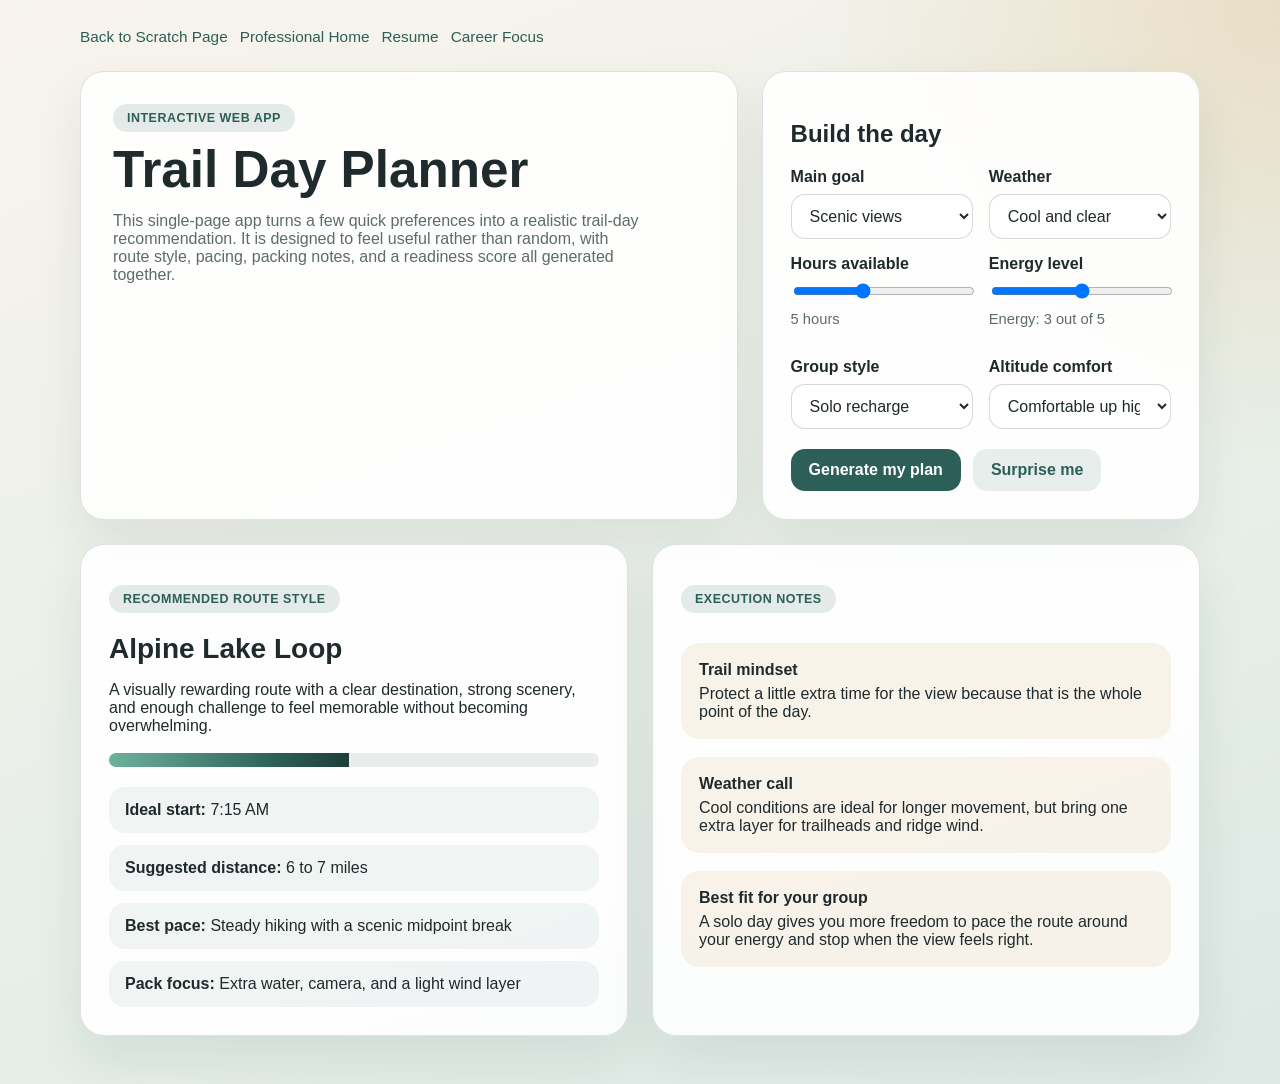
==== app.html @ dd478fa4 "Add interactive trail planner app" ====
<!DOCTYPE html>
<html lang="en">
<head>
  <meta charset="UTF-8">
  <meta name="viewport" content="width=device-width, initial-scale=1.0">
  <title>Trail Day Planner</title>
  <style>
    :root {
      --canvas: #f5f0e8;
      --panel: rgba(255, 255, 255, 0.9);
      --ink: #1f2a2c;
      --muted: #5d6b6c;
      --forest: #2c5f57;
      --gold: #d6a55b;
      --line: rgba(44, 95, 87, 0.16);
    }

    * {
      box-sizing: border-box;
    }

    body {
      margin: 0;
      font-family: "Trebuchet MS", "Segoe UI", sans-serif;
      color: var(--ink);
      background:
        radial-gradient(circle at top right, rgba(214, 165, 91, 0.25), transparent 28%),
        linear-gradient(160deg, #f8f4ed 0%, #e7efe8 60%, #dde8e5 100%);
      min-height: 100vh;
    }

    a {
      color: var(--forest);
    }

    .app-shell {
      width: min(1120px, calc(100% - 32px));
      margin: 0 auto;
      padding: 28px 0 48px;
    }

    .top-links {
      display: flex;
      flex-wrap: wrap;
      gap: 12px;
      margin-bottom: 24px;
      font-size: 0.96rem;
    }

    .top-links a {
      text-decoration: none;
      border-bottom: 1px solid transparent;
    }

    .top-links a:hover,
    .top-links a:focus {
      border-color: var(--forest);
    }

    .hero {
      display: grid;
      grid-template-columns: 1.2fr 0.8fr;
      gap: 24px;
      align-items: stretch;
    }

    .hero-card,
    .planner-card,
    .result-card {
      background: var(--panel);
      border: 1px solid var(--line);
      border-radius: 24px;
      box-shadow: 0 22px 50px rgba(31, 42, 44, 0.08);
    }

    .hero-card {
      padding: 32px;
    }

    .hero-card h1 {
      margin: 0 0 12px;
      font-size: clamp(2.1rem, 4vw, 3.3rem);
      line-height: 1.02;
    }

    .hero-card p {
      color: var(--muted);
      max-width: 60ch;
    }

    .hero-badge {
      display: inline-block;
      margin-bottom: 12px;
      padding: 7px 14px;
      border-radius: 999px;
      background: rgba(44, 95, 87, 0.12);
      color: var(--forest);
      font-weight: 700;
      letter-spacing: 0.04em;
      text-transform: uppercase;
      font-size: 0.78rem;
    }

    .planner-card {
      padding: 28px;
    }

    .planner-grid {
      display: grid;
      grid-template-columns: repeat(2, minmax(0, 1fr));
      gap: 16px;
      margin-top: 20px;
    }

    label {
      display: block;
      font-weight: 700;
      margin-bottom: 8px;
    }

    input,
    select,
    button {
      font: inherit;
    }

    input,
    select {
      width: 100%;
      padding: 12px 14px;
      border-radius: 14px;
      border: 1px solid rgba(31, 42, 44, 0.18);
      background: #fff;
      color: var(--ink);
    }

    input[type="range"] {
      padding: 0;
      border: none;
      background: transparent;
    }

    .range-note {
      color: var(--muted);
      font-size: 0.92rem;
      margin-top: 8px;
    }

    .button-row {
      display: flex;
      flex-wrap: wrap;
      gap: 12px;
      margin-top: 20px;
    }

    button {
      border: none;
      border-radius: 14px;
      padding: 12px 18px;
      cursor: pointer;
      transition: transform 0.2s ease, box-shadow 0.2s ease;
    }

    button:hover,
    button:focus {
      transform: translateY(-1px);
      box-shadow: 0 12px 20px rgba(31, 42, 44, 0.12);
    }

    .primary-button {
      background: var(--forest);
      color: #fff;
      font-weight: 700;
    }

    .secondary-button {
      background: rgba(44, 95, 87, 0.1);
      color: var(--forest);
      font-weight: 700;
    }

    .result-grid {
      display: grid;
      grid-template-columns: repeat(2, minmax(0, 1fr));
      gap: 24px;
      margin-top: 24px;
    }

    .result-card {
      padding: 28px;
    }

    .route-name {
      margin: 8px 0 14px;
      font-size: 1.75rem;
    }

    .detail-list {
      list-style: none;
      padding: 0;
      margin: 20px 0 0;
      display: grid;
      gap: 12px;
    }

    .detail-list li {
      padding: 14px 16px;
      border-radius: 16px;
      background: rgba(44, 95, 87, 0.06);
    }

    .effort-meter {
      margin-top: 18px;
      background: rgba(31, 42, 44, 0.08);
      border-radius: 999px;
      overflow: hidden;
      height: 14px;
    }

    .effort-fill {
      height: 100%;
      width: 0;
      background: linear-gradient(90deg, #6eb29c 0%, #2c5f57 70%, #1f3e39 100%);
      transition: width 0.45s ease;
    }

    .mini-card {
      padding: 18px;
      border-radius: 18px;
      background: rgba(214, 165, 91, 0.12);
      color: var(--ink);
      margin-top: 18px;
    }

    .mini-card strong {
      display: block;
      margin-bottom: 6px;
    }

    @media (max-width: 900px) {
      .hero,
      .result-grid {
        grid-template-columns: 1fr;
      }
    }

    @media (max-width: 680px) {
      .planner-grid {
        grid-template-columns: 1fr;
      }

      .hero-card,
      .planner-card,
      .result-card {
        padding: 22px;
      }
    }
  </style>
</head>
<body>
  <main class="app-shell">
    <nav class="top-links">
      <a href="scratch.html">Back to Scratch Page</a>
      <a href="index.html">Professional Home</a>
      <a href="resume.html">Resume</a>
      <a href="career.html">Career Focus</a>
    </nav>

    <section class="hero">
      <div class="hero-card">
        <span class="hero-badge">Interactive web app</span>
        <h1>Trail Day Planner</h1>
        <p>This single-page app turns a few quick preferences into a realistic trail-day recommendation. It is designed to feel useful rather than random, with route style, pacing, packing notes, and a readiness score all generated together.</p>
      </div>

      <form class="planner-card" id="plannerForm">
        <h2>Build the day</h2>
        <div class="planner-grid">
          <div>
            <label for="goal">Main goal</label>
            <select id="goal" name="goal">
              <option value="views">Scenic views</option>
              <option value="training">Workout challenge</option>
              <option value="reset">Calm reset</option>
              <option value="social">Social outing</option>
            </select>
          </div>
          <div>
            <label for="weather">Weather</label>
            <select id="weather" name="weather">
              <option value="cool">Cool and clear</option>
              <option value="mild">Mild and sunny</option>
              <option value="hot">Hot afternoon</option>
              <option value="stormy">Storm risk</option>
            </select>
          </div>
          <div>
            <label for="hours">Hours available</label>
            <input id="hours" name="hours" type="range" min="2" max="10" value="5">
            <p class="range-note"><span id="hoursValue">5</span> hours</p>
          </div>
          <div>
            <label for="energy">Energy level</label>
            <input id="energy" name="energy" type="range" min="1" max="5" value="3">
            <p class="range-note">Energy: <span id="energyValue">3</span> out of 5</p>
          </div>
          <div>
            <label for="company">Group style</label>
            <select id="company" name="company">
              <option value="solo">Solo recharge</option>
              <option value="pair">Two-person day</option>
              <option value="friends">Friends group</option>
              <option value="family">Family pace</option>
            </select>
          </div>
          <div>
            <label for="altitude">Altitude comfort</label>
            <select id="altitude" name="altitude">
              <option value="steady">Comfortable up high</option>
              <option value="moderate">Moderate comfort</option>
              <option value="cautious">Prefer lower elevation</option>
            </select>
          </div>
        </div>

        <div class="button-row">
          <button class="primary-button" type="submit">Generate my plan</button>
          <button class="secondary-button" type="button" id="surpriseBtn">Surprise me</button>
        </div>
      </form>
    </section>

    <section class="result-grid">
      <div class="result-card">
        <p class="hero-badge">Recommended route style</p>
        <h2 class="route-name" id="routeName">Alpine Lake Loop</h2>
        <p id="routeSummary">A balanced route with strong payoff, good photo moments, and enough effort to feel like a real day outside without turning the outing into a grind.</p>

        <div class="effort-meter" aria-label="Effort score">
          <div class="effort-fill" id="effortFill"></div>
        </div>

        <ul class="detail-list">
          <li><strong>Ideal start:</strong> <span id="startTime">7:15 AM</span></li>
          <li><strong>Suggested distance:</strong> <span id="distance">6 to 7 miles</span></li>
          <li><strong>Best pace:</strong> <span id="pace">Steady with one longer photo stop</span></li>
          <li><strong>Pack focus:</strong> <span id="pack">Water, light layer, and trail snacks</span></li>
        </ul>
      </div>

      <div class="result-card">
        <p class="hero-badge">Execution notes</p>
        <div class="mini-card">
          <strong>Trail mindset</strong>
          <span id="mindset">Give yourself enough margin to enjoy the scenery instead of rushing from checkpoint to checkpoint.</span>
        </div>
        <div class="mini-card">
          <strong>Weather call</strong>
          <span id="weatherNote">A mild forecast means you can keep the plan flexible and enjoy a slightly longer viewpoint stop.</span>
        </div>
        <div class="mini-card">
          <strong>Best fit for your group</strong>
          <span id="groupNote">This route style works well for a small group that wants conversation and a memorable payoff.</span>
        </div>
      </div>
    </section>
  </main>

  <script>
    const form = document.getElementById("plannerForm");
    const hoursInput = document.getElementById("hours");
    const energyInput = document.getElementById("energy");
    const hoursValue = document.getElementById("hoursValue");
    const energyValue = document.getElementById("energyValue");
    const surpriseBtn = document.getElementById("surpriseBtn");

    const output = {
      routeName: document.getElementById("routeName"),
      routeSummary: document.getElementById("routeSummary"),
      startTime: document.getElementById("startTime"),
      distance: document.getElementById("distance"),
      pace: document.getElementById("pace"),
      pack: document.getElementById("pack"),
      mindset: document.getElementById("mindset"),
      weatherNote: document.getElementById("weatherNote"),
      groupNote: document.getElementById("groupNote"),
      effortFill: document.getElementById("effortFill")
    };

    const routes = {
      views: {
        name: "Alpine Lake Loop",
        summary: "A visually rewarding route with a clear destination, strong scenery, and enough challenge to feel memorable without becoming overwhelming.",
        baseDistance: 6,
        pace: "Steady hiking with a scenic midpoint break",
        pack: "Extra water, camera, and a light wind layer",
        mindset: "Protect a little extra time for the view because that is the whole point of the day."
      },
      training: {
        name: "Ridgeline Push",
        summary: "A more athletic outing built around vertical gain, consistent movement, and a clean workout feel from the first mile to the last.",
        baseDistance: 8,
        pace: "Purposeful pace with short recovery stops",
        pack: "Electrolytes, trail food, and a dry shirt for the drive home",
        mindset: "Keep the first third conservative so you have enough energy to finish strong."
      },
      reset: {
        name: "Forest Recovery Walk",
        summary: "A lower-pressure route that favors shade, rhythm, and mental reset over maximum mileage or elevation.",
        baseDistance: 4,
        pace: "Easy conversational pace",
        pack: "Water, journal, and a comfortable outer layer",
        mindset: "Let the route be restorative instead of trying to turn it into a performance test."
      },
      social: {
        name: "Sunrise Switchback Social",
        summary: "A route designed for talking, shared breaks, and a payoff view that makes the group feel like the early start was worth it.",
        baseDistance: 5,
        pace: "Moderate pace with room for conversation",
        pack: "Shared snacks, sun protection, and extra water",
        mindset: "Choose connection over pace and keep the plan simple enough for everyone to enjoy it."
      }
    };

    function updateRangeLabels() {
      hoursValue.textContent = hoursInput.value;
      energyValue.textContent = energyInput.value;
    }

    function buildPlan(goal, weather, hours, energy, company, altitude) {
      const route = routes[goal];
      let distance = route.baseDistance + Math.max(0, hours - 5) * 0.8 + (energy - 3) * 0.5;
      let effort = 45 + (hours - 5) * 7 + (energy - 3) * 10;

      if (weather === "hot") {
        distance -= 0.6;
        effort += 4;
      }

      if (weather === "stormy") {
        distance -= 1.2;
        effort += 6;
      }

      if (company === "family" || company === "friends") {
        distance -= 0.4;
      }

      if (altitude === "cautious") {
        distance -= 0.8;
        effort -= 3;
      } else if (altitude === "steady") {
        effort += 4;
      }

      distance = Math.max(2.5, Math.min(10.5, distance));
      effort = Math.max(20, Math.min(95, effort));

      let startTime = "7:15 AM";
      if (weather === "hot") {
        startTime = "6:15 AM";
      } else if (weather === "stormy") {
        startTime = "6:45 AM";
      } else if (goal === "reset") {
        startTime = "8:00 AM";
      }

      let weatherNote = "A mild forecast means you can stay flexible and enjoy a longer break at your turnaround point.";
      if (weather === "cool") {
        weatherNote = "Cool conditions are ideal for longer movement, but bring one extra layer for trailheads and ridge wind.";
      } else if (weather === "hot") {
        weatherNote = "Heat changes the whole plan. Start earlier, lower the effort slightly, and protect hydration from the first mile.";
      } else if (weather === "stormy") {
        weatherNote = "Storm risk means it is smart to choose a route with easier exit options and a firm turnaround time.";
      }

      let groupNote = "This route style works well for a small group that wants conversation and a memorable payoff.";
      if (company === "solo") {
        groupNote = "A solo day gives you more freedom to pace the route around your energy and stop when the view feels right.";
      } else if (company === "pair") {
        groupNote = "With two people, this plan gives you enough motion to feel productive while still leaving room to talk.";
      } else if (company === "friends") {
        groupNote = "For a friends group, the route stays active without turning the day into a race.";
      } else if (company === "family") {
        groupNote = "For a family pace, the best choice is a route where the destination feels rewarding without demanding constant pushing.";
      }

      const low = Math.floor(distance);
      const high = Math.ceil(distance + 0.8);

      return {
        routeName: route.name,
        routeSummary: route.summary,
        startTime,
        distance: low === high ? low + " miles" : low + " to " + high + " miles",
        pace: route.pace,
        pack: route.pack,
        mindset: route.mindset,
        weatherNote,
        groupNote,
        effort
      };
    }

    function renderPlan(plan) {
      output.routeName.textContent = plan.routeName;
      output.routeSummary.textContent = plan.routeSummary;
      output.startTime.textContent = plan.startTime;
      output.distance.textContent = plan.distance;
      output.pace.textContent = plan.pace;
      output.pack.textContent = plan.pack;
      output.mindset.textContent = plan.mindset;
      output.weatherNote.textContent = plan.weatherNote;
      output.groupNote.textContent = plan.groupNote;
      output.effortFill.style.width = plan.effort + "%";
    }

    function generateFromInputs() {
      const plan = buildPlan(
        form.goal.value,
        form.weather.value,
        Number(form.hours.value),
        Number(form.energy.value),
        form.company.value,
        form.altitude.value
      );
      renderPlan(plan);
    }

    hoursInput.addEventListener("input", updateRangeLabels);
    energyInput.addEventListener("input", updateRangeLabels);

    form.addEventListener("submit", function (event) {
      event.preventDefault();
      generateFromInputs();
    });

    surpriseBtn.addEventListener("click", function () {
      const goals = ["views", "training", "reset", "social"];
      const weatherOptions = ["cool", "mild", "hot", "stormy"];
      const companyOptions = ["solo", "pair", "friends", "family"];
      const altitudeOptions = ["steady", "moderate", "cautious"];

      form.goal.value = goals[Math.floor(Math.random() * goals.length)];
      form.weather.value = weatherOptions[Math.floor(Math.random() * weatherOptions.length)];
      form.company.value = companyOptions[Math.floor(Math.random() * companyOptions.length)];
      form.altitude.value = altitudeOptions[Math.floor(Math.random() * altitudeOptions.length)];
      form.hours.value = String(2 + Math.floor(Math.random() * 9));
      form.energy.value = String(1 + Math.floor(Math.random() * 5));
      updateRangeLabels();
      generateFromInputs();
    });

    updateRangeLabels();
    generateFromInputs();
  </script>
</body>
</html>
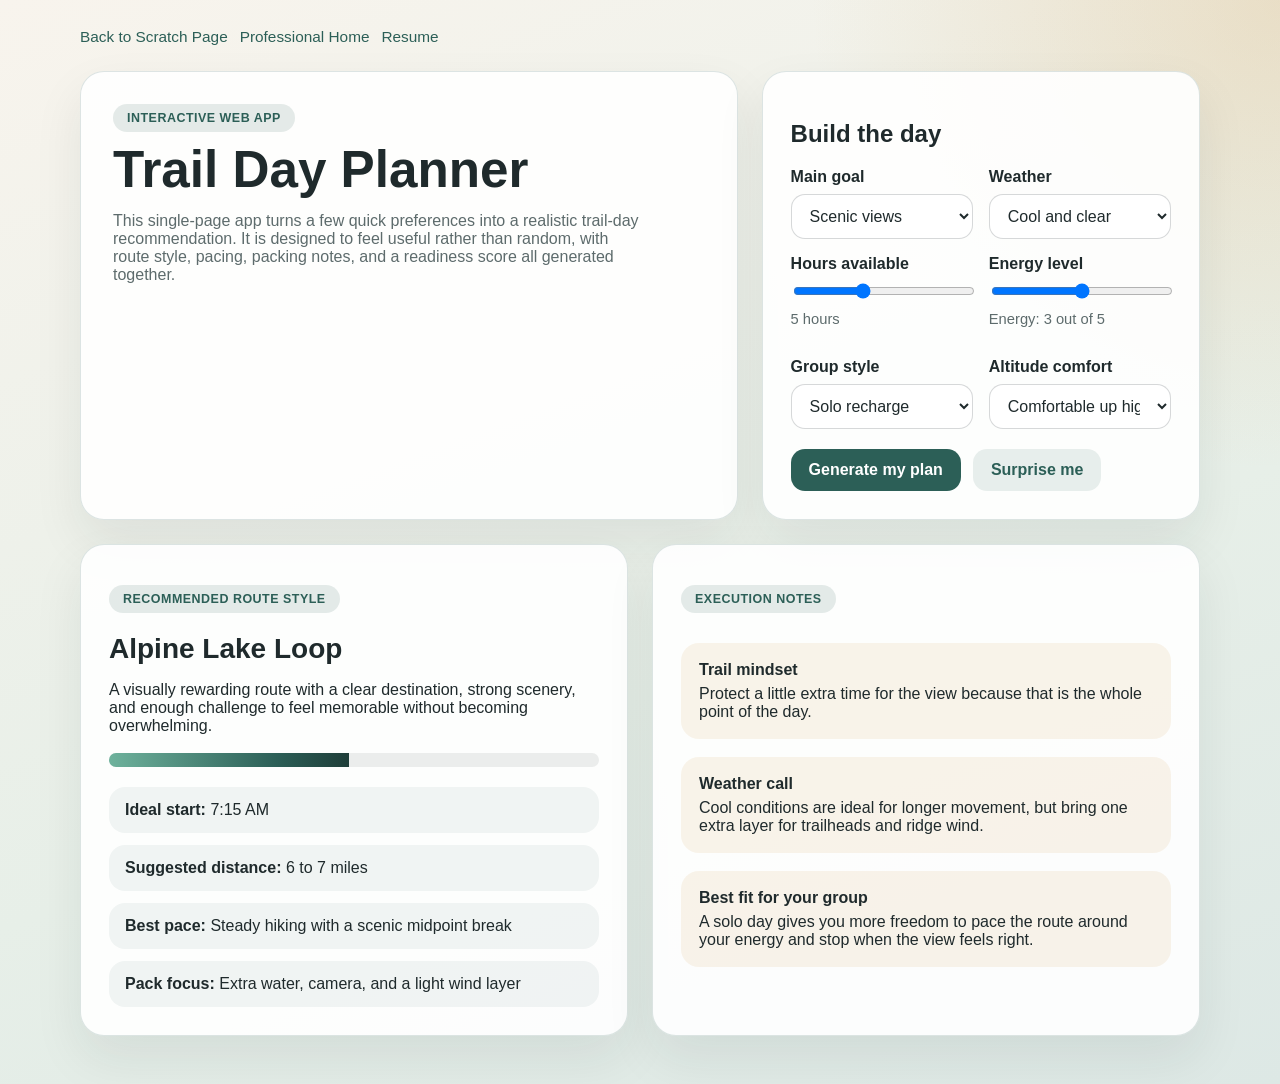
==== commit abe859f7: "Remove graduate-only career page references" ====
--- a/app.html
+++ b/app.html
@@ -263,7 +263,6 @@
       <a href="scratch.html">Back to Scratch Page</a>
       <a href="index.html">Professional Home</a>
       <a href="resume.html">Resume</a>
-      <a href="career.html">Career Focus</a>
     </nav>
 
     <section class="hero">
